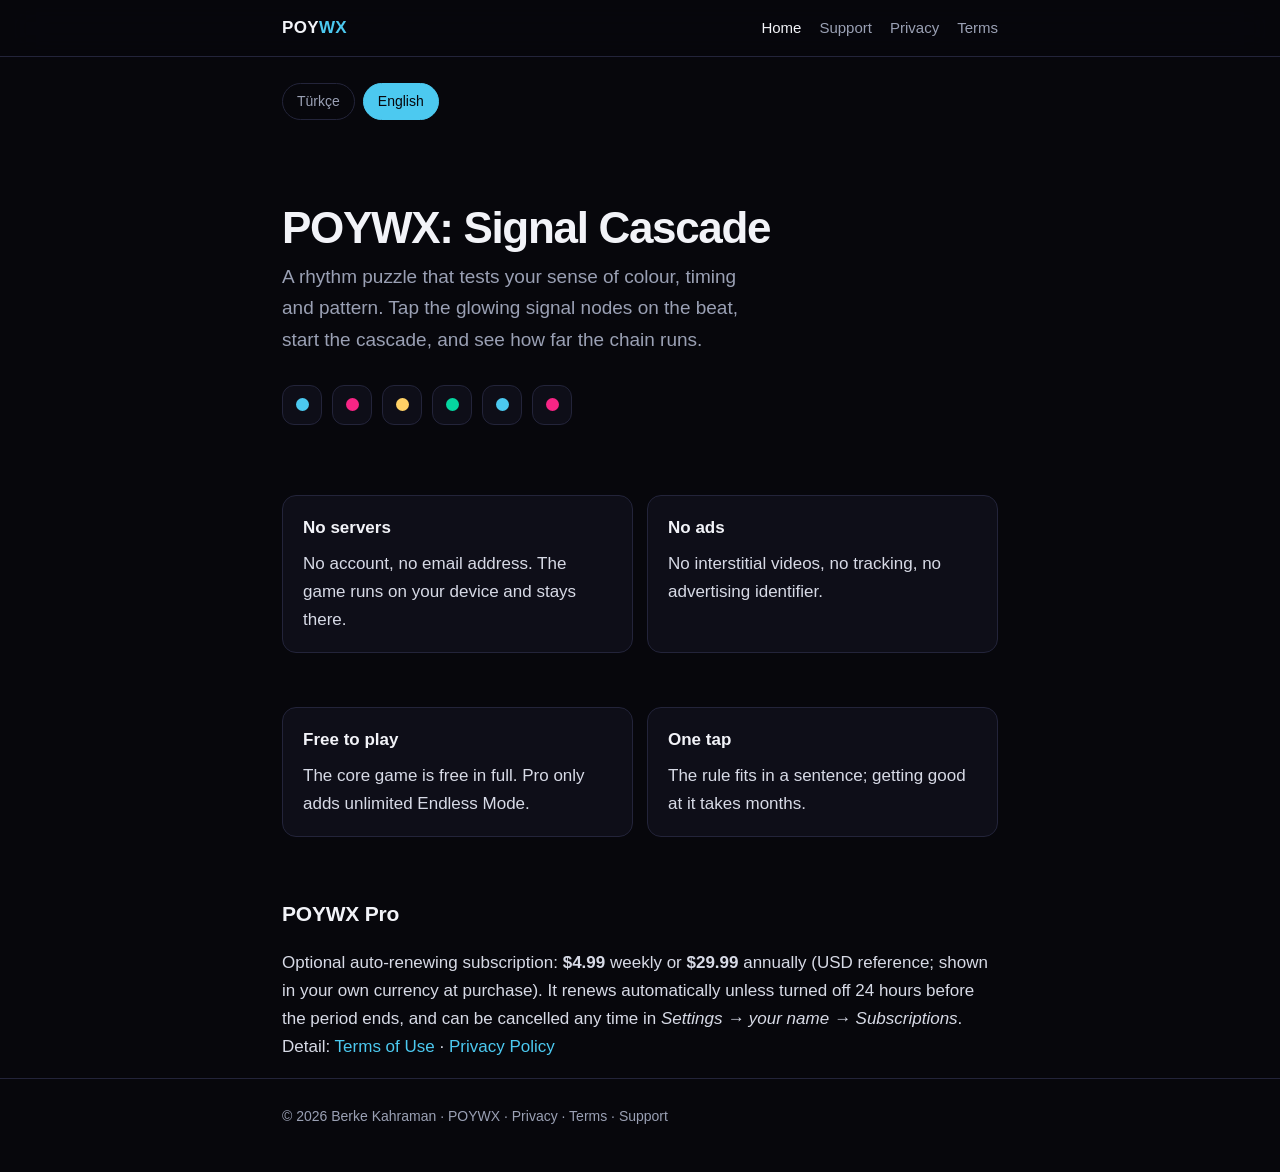
==== index.html @ e8bec0c1 "POYWX site: support, privacy and terms" ====
<!DOCTYPE html>
<html lang="en">
<head>
<meta charset="utf-8">
<meta name="viewport" content="width=device-width, initial-scale=1">
<title>POYWX: Signal Cascade — tap one node, watch the chain go</title>
<meta name="description" content="POYWX: Signal Cascade is a rhythm-puzzle game for iPhone and iPad. One tap starts a cascade; 50 hand-checked levels, a daily run everyone shares, and no account, no server, no tracking.">
<link rel="canonical" href="https://berkemd.github.io/poywx/">
<meta name="theme-color" content="#07070c">
<meta property="og:type" content="website">
<meta property="og:site_name" content="POYWX: Signal Cascade">
<meta property="og:title" content="POYWX: Signal Cascade — tap one node, watch the chain go">
<meta property="og:url" content="https://berkemd.github.io/poywx/">
<meta property="og:description" content="POYWX: Signal Cascade is a rhythm-puzzle game for iPhone and iPad. One tap starts a cascade; 50 hand-checked levels, a daily run everyone shares, and no account, no server, no tracking.">
<meta name="twitter:card" content="summary">
<meta name="twitter:title" content="POYWX: Signal Cascade — tap one node, watch the chain go">
<meta name="twitter:description" content="POYWX: Signal Cascade is a rhythm-puzzle game for iPhone and iPad. One tap starts a cascade; 50 hand-checked levels, a daily run everyone shares, and no account, no server, no tracking.">
<link rel="stylesheet" href="ortak.css">
<style>
  .hero { padding: 56px 0 18px; }
  .hero h1 { font-size: 44px; letter-spacing: -.03em; }
  .hero .lede { max-width: 46ch; }
  .nodes { display: flex; gap: 10px; margin: 30px 0 6px; flex-wrap: wrap; }
  .node {
    width: 40px; height: 40px; border-radius: 12px;
    border: 1px solid var(--line); background: var(--bg-2);
    display: grid; place-items: center;
  }
  .dot { width: 13px; height: 13px; border-radius: 50%; }
  .grid2 { display: grid; gap: 14px; grid-template-columns: 1fr 1fr; margin: 26px 0; }
  @media (max-width: 560px) { .grid2 { grid-template-columns: 1fr; } .hero h1 { font-size: 32px; } }
</style>
</head>
<body>

<header class="site">
  <div class="wrap">
    <a class="brand" href="index.html">POY<span>WX</span></a>
    <nav>
      <a href="index.html" aria-current="page">Home</a>
      <a href="support.html">Support</a>
      <a href="privacy.html">Privacy</a>
      <a href="terms.html">Terms</a>
    </nav>
  </div>
</header>

<main class="wrap">
  <input class="langradio" type="radio" name="lang" id="tr">
  <input class="langradio" type="radio" name="lang" id="en" checked>

  <div class="langsw" style="margin-top:26px">
    <label for="tr">Türkçe</label>
    <label for="en">English</label>
  </div>

  <!-- ================= TÜRKÇE ================= -->
  <div class="lang lang-tr">
    <section class="hero">
      <h1>POYWX: Signal Cascade</h1>
      <p class="lede">Renk, zamanlama ve örüntü tanıma duyunu sınayan bir ritim
      bulmacası. Parlayan sinyal düğümlerine ritmi tutturarak dokun, kaskadı
      başlat, zincirin nereye kadar gittiğini gör.</p>

      <div class="nodes" aria-hidden="true">
        <div class="node"><span class="dot" style="background:var(--a)"></span></div>
        <div class="node"><span class="dot" style="background:var(--b)"></span></div>
        <div class="node"><span class="dot" style="background:var(--c)"></span></div>
        <div class="node"><span class="dot" style="background:var(--ok)"></span></div>
        <div class="node"><span class="dot" style="background:var(--a)"></span></div>
        <div class="node"><span class="dot" style="background:var(--b)"></span></div>
      </div>
    </section>

    <div class="grid2">
      <div class="card">
        <h3>Sunucu yok</h3>
        <p style="margin:0">Hesap açmazsın, e-posta vermezsin. Oyun cihazında
        çalışır ve orada kalır.</p>
      </div>
      <div class="card">
        <h3>Reklam yok</h3>
        <p style="margin:0">Araya giren video yok, izleme yok, reklam kimliği
        yok.</p>
      </div>
      <div class="card">
        <h3>Ücretsiz oynanır</h3>
        <p style="margin:0">Temel oyunun tamamı ücretsizdir. Pro yalnızca
        sınırsız Endless Mode ekler.</p>
      </div>
      <div class="card">
        <h3>Tek dokunuş</h3>
        <p style="margin:0">Kural bir cümlede anlatılır, ustalaşması aylar
        alır.</p>
      </div>
    </div>

    <h2>POYWX Pro</h2>
    <p>İsteğe bağlı, otomatik yenilenen abonelik: haftalık <strong>4,99 $</strong>,
    yıllık <strong>29,99 $</strong> (ABD doları referans; satın alma ekranında
    kendi para biriminde gösterilir). Dönem bitiminden 24 saat önce
    kapatılmazsa kendiliğinden yenilenir; <em>Ayarlar → adınız →
    Abonelikler</em>'den her an iptal edilir.
    Ayrıntı: <a href="terms.html">Kullanım Koşulları</a> ·
    <a href="privacy.html">Gizlilik Politikası</a></p>
  </div>

  <!-- ================= ENGLISH ================= -->
  <div class="lang lang-en">
    <section class="hero">
      <h1>POYWX: Signal Cascade</h1>
      <p class="lede">A rhythm puzzle that tests your sense of colour, timing
      and pattern. Tap the glowing signal nodes on the beat, start the cascade,
      and see how far the chain runs.</p>

      <div class="nodes" aria-hidden="true">
        <div class="node"><span class="dot" style="background:var(--a)"></span></div>
        <div class="node"><span class="dot" style="background:var(--b)"></span></div>
        <div class="node"><span class="dot" style="background:var(--c)"></span></div>
        <div class="node"><span class="dot" style="background:var(--ok)"></span></div>
        <div class="node"><span class="dot" style="background:var(--a)"></span></div>
        <div class="node"><span class="dot" style="background:var(--b)"></span></div>
      </div>
    </section>

    <div class="grid2">
      <div class="card">
        <h3>No servers</h3>
        <p style="margin:0">No account, no email address. The game runs on your
        device and stays there.</p>
      </div>
      <div class="card">
        <h3>No ads</h3>
        <p style="margin:0">No interstitial videos, no tracking, no advertising
        identifier.</p>
      </div>
      <div class="card">
        <h3>Free to play</h3>
        <p style="margin:0">The core game is free in full. Pro only adds
        unlimited Endless Mode.</p>
      </div>
      <div class="card">
        <h3>One tap</h3>
        <p style="margin:0">The rule fits in a sentence; getting good at it
        takes months.</p>
      </div>
    </div>

    <h2>POYWX Pro</h2>
    <p>Optional auto-renewing subscription: <strong>$4.99</strong> weekly or
    <strong>$29.99</strong> annually (USD reference; shown in your own currency
    at purchase). It renews automatically unless turned off 24 hours before the
    period ends, and can be cancelled any time in <em>Settings → your name →
    Subscriptions</em>.
    Detail: <a href="terms.html">Terms of Use</a> ·
    <a href="privacy.html">Privacy Policy</a></p>
  </div>
</main>

<footer class="site">
  <div class="wrap">
    © 2026 Berke Kahraman ·
    <a href="index.html">POYWX</a> ·
    <a href="privacy.html">Privacy</a> ·
    <a href="terms.html">Terms</a> ·
    <a href="support.html">Support</a>
  </div>
</footer>

</body>
</html>
---- ortak.css ----
/* POYWX — ortak stil.
   Tek dosya, harici istek yok: yazı tipi sistem yığınından, görsel yok.
   Sebebi sadece hız değil — gizlilik sayfasının kendisi üçüncü taraf
   bir sunucuya istek atarsa, sayfanın yazdığı şey yanlış olur. */

:root {
  --bg: #07070c;
  --bg-2: #0e0e18;
  --ink: #f2f3f8;
  --ink-2: #9aa0b4;
  --line: #23243a;
  --a: #4cc9f0;   /* sinyal mavisi */
  --b: #f72585;   /* kaskad pembesi */
  --c: #ffd166;   /* eşleşme sarısı */
  --ok: #06d6a0;
}

* { box-sizing: border-box; }

html { -webkit-text-size-adjust: 100%; }

body {
  margin: 0;
  background: var(--bg);
  color: var(--ink);
  font: 400 17px/1.65 -apple-system, BlinkMacSystemFont, "SF Pro Text",
        "Segoe UI", Roboto, Helvetica, Arial, sans-serif;
  -webkit-font-smoothing: antialiased;
}

a { color: var(--a); text-decoration: none; }
a:hover { text-decoration: underline; }

.wrap { max-width: 760px; margin: 0 auto; padding: 0 22px; }

header.site {
  border-bottom: 1px solid var(--line);
  background: rgba(7, 7, 12, 0.72);
  backdrop-filter: saturate(180%) blur(20px);
  -webkit-backdrop-filter: saturate(180%) blur(20px);
  position: sticky; top: 0; z-index: 10;
}
header.site .wrap {
  display: flex; align-items: center; gap: 18px;
  height: 56px;
}
.brand { font-weight: 700; letter-spacing: .02em; color: var(--ink); }
.brand span { color: var(--a); }
header.site nav { margin-left: auto; display: flex; gap: 18px; font-size: 15px; }
header.site nav a { color: var(--ink-2); }
header.site nav a:hover, header.site nav a[aria-current="page"] { color: var(--ink); text-decoration: none; }

main { padding: 44px 0 80px; }

h1 { font-size: 34px; line-height: 1.2; letter-spacing: -.02em; margin: 0 0 6px; }
h2 { font-size: 21px; letter-spacing: -.01em; margin: 40px 0 10px; }
h3 { font-size: 17px; margin: 26px 0 8px; }
p, li { color: #d7dae6; }
li { margin: 5px 0; }
.lede { font-size: 19px; color: var(--ink-2); margin: 0 0 8px; }
.stamp { color: var(--ink-2); font-size: 14px; margin: 0 0 30px; }

.card {
  background: var(--bg-2);
  border: 1px solid var(--line);
  border-radius: 14px;
  padding: 18px 20px;
  margin: 20px 0;
}
.card h3 { margin-top: 0; }

table { border-collapse: collapse; width: 100%; margin: 14px 0; font-size: 15px; }
th, td { text-align: left; padding: 10px 12px; border-bottom: 1px solid var(--line); vertical-align: top; }
th { color: var(--ink-2); font-weight: 600; }

.pill {
  display: inline-block; font-size: 13px; padding: 3px 10px; border-radius: 999px;
  border: 1px solid var(--line); color: var(--ink-2); margin: 0 6px 6px 0;
}

footer.site {
  border-top: 1px solid var(--line);
  padding: 26px 0 44px;
  color: var(--ink-2);
  font-size: 14px;
}
footer.site a { color: var(--ink-2); }

/* İki dil: sayfa tek, içerik iki. Sekme JS'siz çalışsın diye gizli radyo. */
.langsw { display: flex; gap: 8px; margin: 0 0 26px; }
.langsw label {
  cursor: pointer; font-size: 14px; padding: 6px 14px;
  border: 1px solid var(--line); border-radius: 999px; color: var(--ink-2);
}
input.langradio { position: absolute; opacity: 0; pointer-events: none; }
#tr:checked ~ .langsw label[for="tr"],
#en:checked ~ .langsw label[for="en"] { color: var(--bg); background: var(--a); border-color: var(--a); }
.lang { display: none; }
#tr:checked ~ .lang-tr, #en:checked ~ .lang-en { display: block; }

@media (max-width: 560px) {
  h1 { font-size: 28px; }
  body { font-size: 16px; }
  header.site nav { gap: 12px; font-size: 14px; }
}
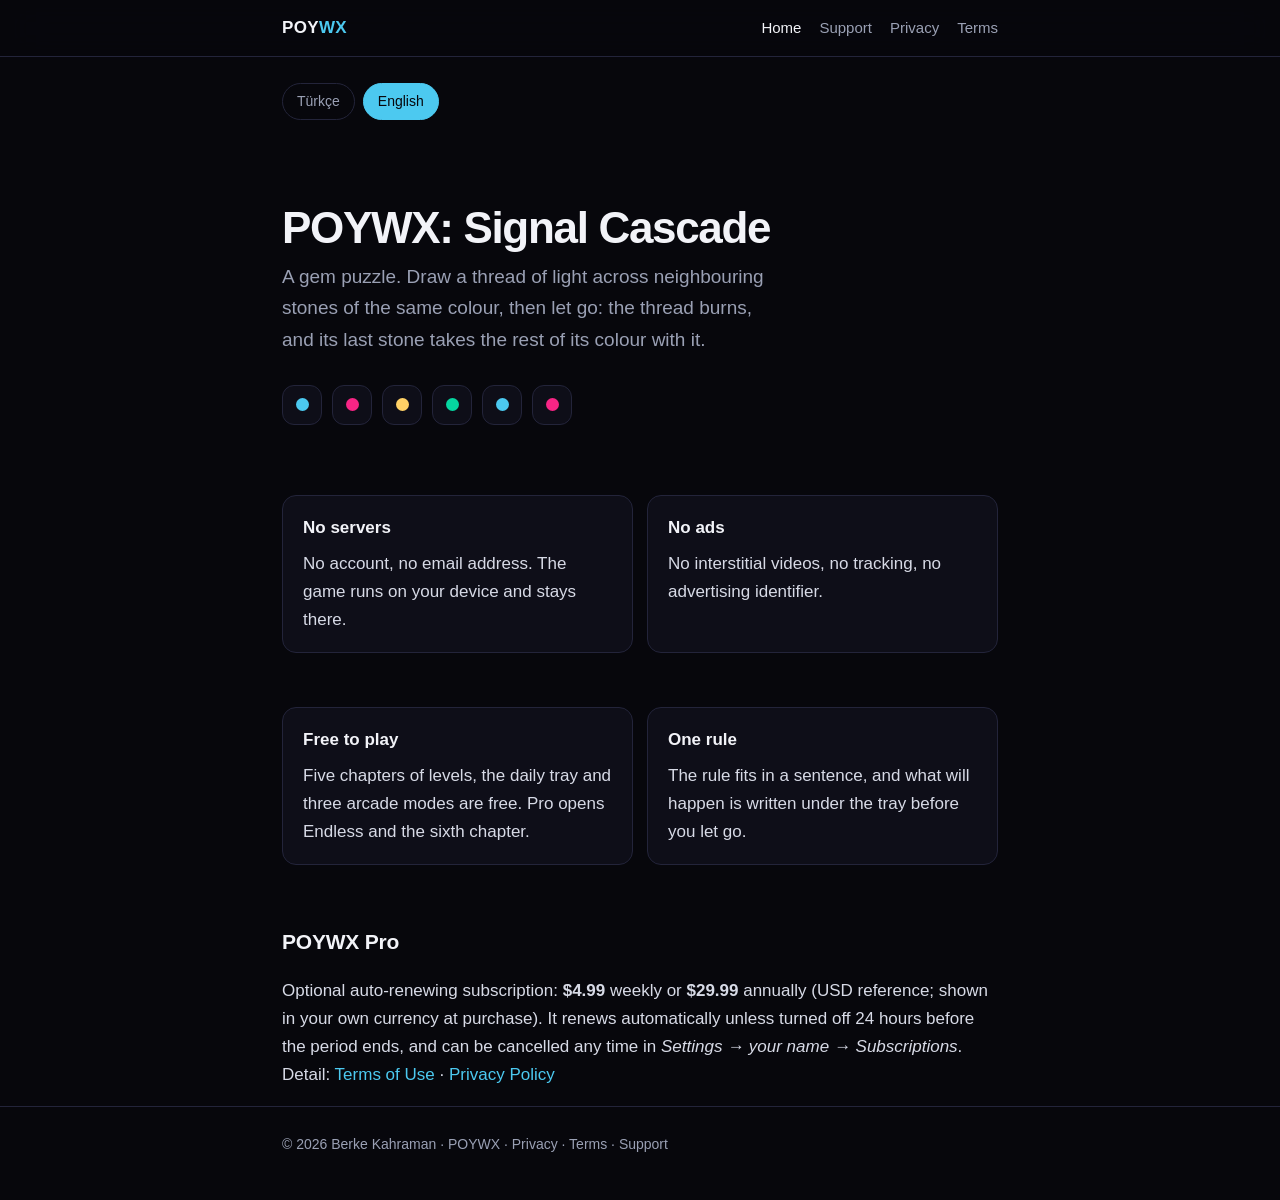
==== commit 5377f846: "site: POYWX 1.7, the thread of light (the page described the earlier rhythm game) Co-Authored-By: Cl" ====
--- a/index.html
+++ b/index.html
@@ -3,18 +3,18 @@
 <head>
 <meta charset="utf-8">
 <meta name="viewport" content="width=device-width, initial-scale=1">
-<title>POYWX: Signal Cascade — tap one node, watch the chain go</title>
-<meta name="description" content="POYWX: Signal Cascade is a rhythm-puzzle game for iPhone and iPad. One tap starts a cascade; 50 hand-checked levels, a daily run everyone shares, and no account, no server, no tracking.">
+<title>POYWX: Signal Cascade — thread the gems, watch the colour go</title>
+<meta name="description" content="POYWX: Signal Cascade is a gem puzzle for iPhone and iPad. Draw a thread of light across matching stones; the last one takes its whole colour with it. 50 levels, a daily tray everyone shares, and no account, no server, no tracking.">
 <link rel="canonical" href="https://berkemd.github.io/poywx/">
 <meta name="theme-color" content="#07070c">
 <meta property="og:type" content="website">
 <meta property="og:site_name" content="POYWX: Signal Cascade">
-<meta property="og:title" content="POYWX: Signal Cascade — tap one node, watch the chain go">
+<meta property="og:title" content="POYWX: Signal Cascade — thread the gems, watch the colour go">
 <meta property="og:url" content="https://berkemd.github.io/poywx/">
-<meta property="og:description" content="POYWX: Signal Cascade is a rhythm-puzzle game for iPhone and iPad. One tap starts a cascade; 50 hand-checked levels, a daily run everyone shares, and no account, no server, no tracking.">
+<meta property="og:description" content="POYWX: Signal Cascade is a gem puzzle for iPhone and iPad. Draw a thread of light across matching stones; the last one takes its whole colour with it. 50 levels, a daily tray everyone shares, and no account, no server, no tracking.">
 <meta name="twitter:card" content="summary">
-<meta name="twitter:title" content="POYWX: Signal Cascade — tap one node, watch the chain go">
-<meta name="twitter:description" content="POYWX: Signal Cascade is a rhythm-puzzle game for iPhone and iPad. One tap starts a cascade; 50 hand-checked levels, a daily run everyone shares, and no account, no server, no tracking.">
+<meta name="twitter:title" content="POYWX: Signal Cascade — thread the gems, watch the colour go">
+<meta name="twitter:description" content="POYWX: Signal Cascade is a gem puzzle for iPhone and iPad. Draw a thread of light across matching stones; the last one takes its whole colour with it. 50 levels, a daily tray everyone shares, and no account, no server, no tracking.">
 <link rel="stylesheet" href="ortak.css">
 <style>
   .hero { padding: 56px 0 18px; }
@@ -58,9 +58,9 @@
   <div class="lang lang-tr">
     <section class="hero">
       <h1>POYWX: Signal Cascade</h1>
-      <p class="lede">Renk, zamanlama ve örüntü tanıma duyunu sınayan bir ritim
-      bulmacası. Parlayan sinyal düğümlerine ritmi tutturarak dokun, kaskadı
-      başlat, zincirin nereye kadar gittiğini gör.</p>
+      <p class="lede">Bir mücevher bulmacası. Aynı renkteki komşu taşların üstünden
+      bir ışık ipi çek, sonra bırak: ip yanar ve son taş kendi renginin
+      kalanını da götürür.</p>
 
       <div class="nodes" aria-hidden="true">
         <div class="node"><span class="dot" style="background:var(--a)"></span></div>
@@ -85,13 +85,13 @@
       </div>
       <div class="card">
         <h3>Ücretsiz oynanır</h3>
-        <p style="margin:0">Temel oyunun tamamı ücretsizdir. Pro yalnızca
-        sınırsız Endless Mode ekler.</p>
+        <p style="margin:0">Seviyelerin beş bölümü, günlük tepsi ve üç arcade
+        modu ücretsizdir. Pro, Endless modunu ve altıncı bölümü açar.</p>
       </div>
       <div class="card">
-        <h3>Tek dokunuş</h3>
-        <p style="margin:0">Kural bir cümlede anlatılır, ustalaşması aylar
-        alır.</p>
+        <h3>Tek kural</h3>
+        <p style="margin:0">Kural bir cümlede anlatılır; ne olacağı, sen
+        bırakmadan önce tepsinin altında yazar.</p>
       </div>
     </div>
 
@@ -109,9 +109,9 @@
   <div class="lang lang-en">
     <section class="hero">
       <h1>POYWX: Signal Cascade</h1>
-      <p class="lede">A rhythm puzzle that tests your sense of colour, timing
-      and pattern. Tap the glowing signal nodes on the beat, start the cascade,
-      and see how far the chain runs.</p>
+      <p class="lede">A gem puzzle. Draw a thread of light across neighbouring
+      stones of the same colour, then let go: the thread burns, and its last
+      stone takes the rest of its colour with it.</p>
 
       <div class="nodes" aria-hidden="true">
         <div class="node"><span class="dot" style="background:var(--a)"></span></div>
@@ -136,13 +136,13 @@
       </div>
       <div class="card">
         <h3>Free to play</h3>
-        <p style="margin:0">The core game is free in full. Pro only adds
-        unlimited Endless Mode.</p>
+        <p style="margin:0">Five chapters of levels, the daily tray and three
+        arcade modes are free. Pro opens Endless and the sixth chapter.</p>
       </div>
       <div class="card">
-        <h3>One tap</h3>
-        <p style="margin:0">The rule fits in a sentence; getting good at it
-        takes months.</p>
+        <h3>One rule</h3>
+        <p style="margin:0">The rule fits in a sentence, and what will happen
+        is written under the tray before you let go.</p>
       </div>
     </div>
 
